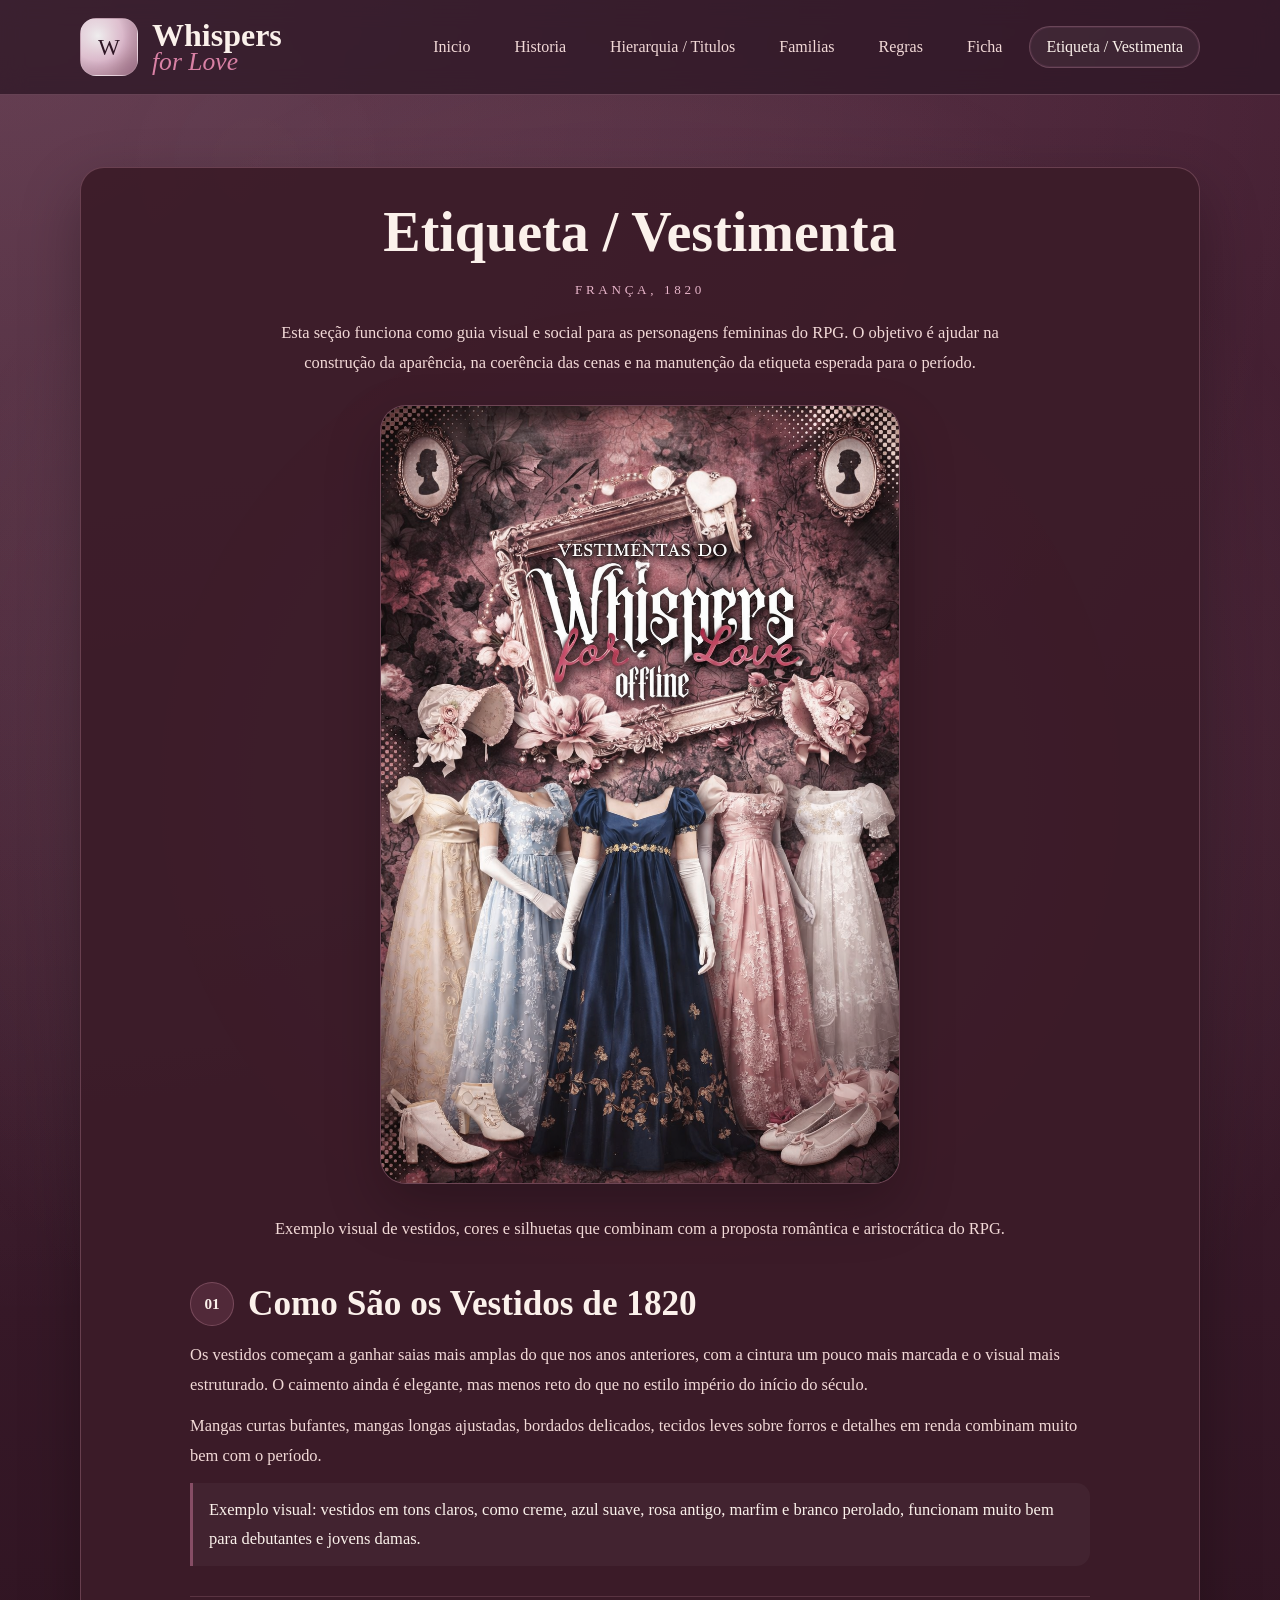
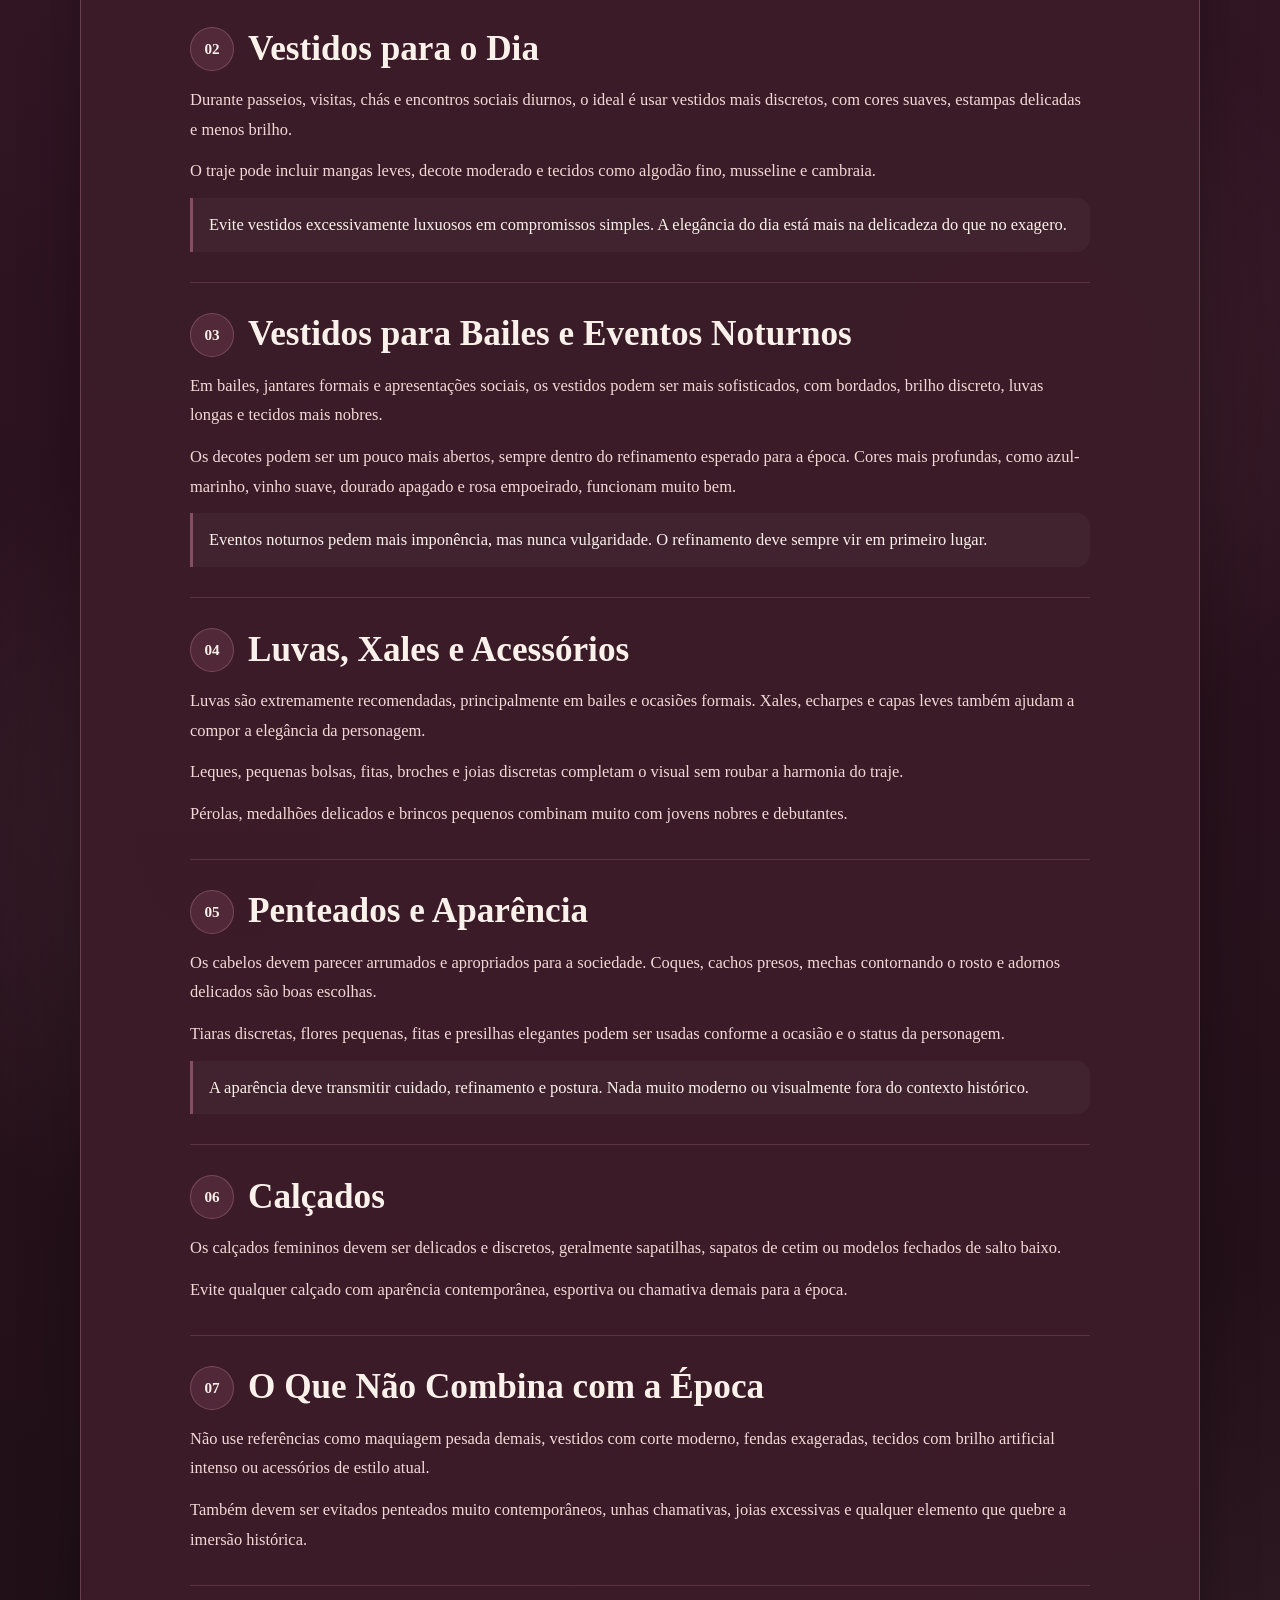
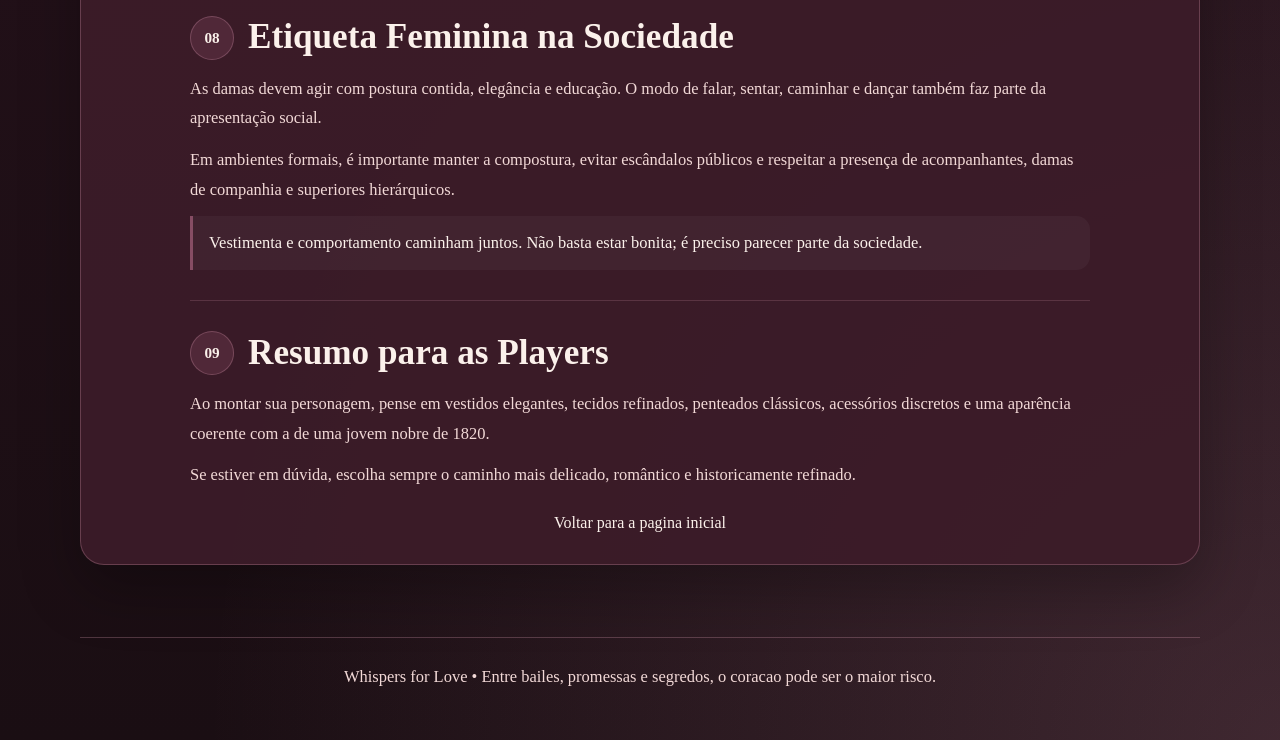
==== etiqueta.html @ acfc76d0 "Primeira versão do site" ====
<!DOCTYPE html>
<html lang="pt-BR">
<head>
  <meta charset="UTF-8">
  <meta name="viewport" content="width=device-width, initial-scale=1.0">
  <title>Etiqueta / Vestimenta | Whispers for Love</title>
  <link rel="stylesheet" href="styles.css">
</head>
<body>
  <div class="site-shell">
    <div id="site-header"></div>
    <main class="page-shell">
      <div class="wrap">
        <section class="panel">
          <h1>Etiqueta / Vestimenta</h1>
          <div class="story">
            <span class="eyebrow">Fran&ccedil;a, 1820</span>
            <p class="intro">Esta se&ccedil;&atilde;o funciona como guia visual e social para as personagens femininas do RPG. O objetivo &eacute; ajudar na constru&ccedil;&atilde;o da apar&ecirc;ncia, na coer&ecirc;ncia das cenas e na manuten&ccedil;&atilde;o da etiqueta esperada para o per&iacute;odo.</p>
            <figure class="feature-image">
              <img src="assets/vestimenta-exemplo.png" alt="Exemplo de vestidos femininos inspirados no estilo de 1820 para o RPG Whispers for Love.">
            </figure>
            <p class="feature-caption">Exemplo visual de vestidos, cores e silhuetas que combinam com a proposta rom&acirc;ntica e aristocr&aacute;tica do RPG.</p>
            <div class="rules-list">
              <article class="rule-item"><div class="rule-header"><span class="rule-index">01</span><h2>Como S&atilde;o os Vestidos de 1820</h2></div><p>Os vestidos come&ccedil;am a ganhar saias mais amplas do que nos anos anteriores, com a cintura um pouco mais marcada e o visual mais estruturado. O caimento ainda &eacute; elegante, mas menos reto do que no estilo imp&eacute;rio do in&iacute;cio do s&eacute;culo.</p><p>Mangas curtas bufantes, mangas longas ajustadas, bordados delicados, tecidos leves sobre forros e detalhes em renda combinam muito bem com o per&iacute;odo.</p><p class="rule-note">Exemplo visual: vestidos em tons claros, como creme, azul suave, rosa antigo, marfim e branco perolado, funcionam muito bem para debutantes e jovens damas.</p></article>
              <article class="rule-item"><div class="rule-header"><span class="rule-index">02</span><h2>Vestidos para o Dia</h2></div><p>Durante passeios, visitas, ch&aacute;s e encontros sociais diurnos, o ideal &eacute; usar vestidos mais discretos, com cores suaves, estampas delicadas e menos brilho.</p><p>O traje pode incluir mangas leves, decote moderado e tecidos como algod&atilde;o fino, musseline e cambraia.</p><p class="rule-note">Evite vestidos excessivamente luxuosos em compromissos simples. A eleg&acirc;ncia do dia est&aacute; mais na delicadeza do que no exagero.</p></article>
              <article class="rule-item"><div class="rule-header"><span class="rule-index">03</span><h2>Vestidos para Bailes e Eventos Noturnos</h2></div><p>Em bailes, jantares formais e apresenta&ccedil;&otilde;es sociais, os vestidos podem ser mais sofisticados, com bordados, brilho discreto, luvas longas e tecidos mais nobres.</p><p>Os decotes podem ser um pouco mais abertos, sempre dentro do refinamento esperado para a &eacute;poca. Cores mais profundas, como azul-marinho, vinho suave, dourado apagado e rosa empoeirado, funcionam muito bem.</p><p class="rule-note">Eventos noturnos pedem mais impon&ecirc;ncia, mas nunca vulgaridade. O refinamento deve sempre vir em primeiro lugar.</p></article>
              <article class="rule-item"><div class="rule-header"><span class="rule-index">04</span><h2>Luvas, Xales e Acess&oacute;rios</h2></div><p>Luvas s&atilde;o extremamente recomendadas, principalmente em bailes e ocasi&otilde;es formais. Xales, echarpes e capas leves tamb&eacute;m ajudam a compor a eleg&acirc;ncia da personagem.</p><p>Leques, pequenas bolsas, fitas, broches e joias discretas completam o visual sem roubar a harmonia do traje.</p><p>P&eacute;rolas, medalh&otilde;es delicados e brincos pequenos combinam muito com jovens nobres e debutantes.</p></article>
              <article class="rule-item"><div class="rule-header"><span class="rule-index">05</span><h2>Penteados e Apar&ecirc;ncia</h2></div><p>Os cabelos devem parecer arrumados e apropriados para a sociedade. Coques, cachos presos, mechas contornando o rosto e adornos delicados s&atilde;o boas escolhas.</p><p>Tiaras discretas, flores pequenas, fitas e presilhas elegantes podem ser usadas conforme a ocasi&atilde;o e o status da personagem.</p><p class="rule-note">A apar&ecirc;ncia deve transmitir cuidado, refinamento e postura. Nada muito moderno ou visualmente fora do contexto hist&oacute;rico.</p></article>
              <article class="rule-item"><div class="rule-header"><span class="rule-index">06</span><h2>Cal&ccedil;ados</h2></div><p>Os cal&ccedil;ados femininos devem ser delicados e discretos, geralmente sapatilhas, sapatos de cetim ou modelos fechados de salto baixo.</p><p>Evite qualquer cal&ccedil;ado com apar&ecirc;ncia contempor&acirc;nea, esportiva ou chamativa demais para a &eacute;poca.</p></article>
              <article class="rule-item"><div class="rule-header"><span class="rule-index">07</span><h2>O Que N&atilde;o Combina com a &Eacute;poca</h2></div><p>N&atilde;o use refer&ecirc;ncias como maquiagem pesada demais, vestidos com corte moderno, fendas exageradas, tecidos com brilho artificial intenso ou acess&oacute;rios de estilo atual.</p><p>Tamb&eacute;m devem ser evitados penteados muito contempor&acirc;neos, unhas chamativas, joias excessivas e qualquer elemento que quebre a imers&atilde;o hist&oacute;rica.</p></article>
              <article class="rule-item"><div class="rule-header"><span class="rule-index">08</span><h2>Etiqueta Feminina na Sociedade</h2></div><p>As damas devem agir com postura contida, eleg&acirc;ncia e educa&ccedil;&atilde;o. O modo de falar, sentar, caminhar e dan&ccedil;ar tamb&eacute;m faz parte da apresenta&ccedil;&atilde;o social.</p><p>Em ambientes formais, &eacute; importante manter a compostura, evitar esc&acirc;ndalos p&uacute;blicos e respeitar a presen&ccedil;a de acompanhantes, damas de companhia e superiores hier&aacute;rquicos.</p><p class="rule-note">Vestimenta e comportamento caminham juntos. N&atilde;o basta estar bonita; &eacute; preciso parecer parte da sociedade.</p></article>
              <article class="rule-item"><div class="rule-header"><span class="rule-index">09</span><h2>Resumo para as Players</h2></div><p>Ao montar sua personagem, pense em vestidos elegantes, tecidos refinados, penteados cl&aacute;ssicos, acess&oacute;rios discretos e uma apar&ecirc;ncia coerente com a de uma jovem nobre de 1820.</p><p>Se estiver em d&uacute;vida, escolha sempre o caminho mais delicado, rom&acirc;ntico e historicamente refinado.</p></article>
            </div>
          </div>
          <a class="back-link" href="index.html">Voltar para a pagina inicial</a>
        </section>
      </div>
    </main>
    <div id="site-footer"></div>
  </div>
  <script src="script.js"></script>
</body>
</html>
---- styles.css ----
:root {
    --bg-main: #3f1f2c;
    --bg-soft: rgba(234, 194, 204, 0.42);
    --bg-panel: rgba(60, 28, 41, 0.94);
    --text-main: #fbf1eb;
    --text-soft: #f2d9d7;
    --accent: #d981a5;
    --accent-strong: #e8b5ca;
    --line: rgba(233, 168, 188, 0.26);
    --shadow: 0 24px 60px rgba(0, 0, 0, 0.28);
}

* {
    box-sizing: border-box;
}

img,
picture,
video,
canvas,
svg {
    display: block;
    max-width: 100%;
}

html {
    scroll-behavior: smooth;
}

body {
    margin: 0;
    min-height: 100vh;
    font-family: Georgia, "Times New Roman", serif;
    color: var(--text-main);
    background:
        radial-gradient(circle at top left, rgba(255, 215, 233, 0.16), transparent 32%),
        radial-gradient(circle at bottom right, rgba(232, 156, 183, 0.18), transparent 26%),
        linear-gradient(180deg, #4a2337 0%, #2d1320 48%, #1a0e13 100%);
    overflow-x: hidden;
}

body::before,
body::after {
    content: "";
    position: fixed;
    inset: 0;
    pointer-events: none;
    z-index: -2;
}

body::before {
    background:
        radial-gradient(circle at 20% 18%, rgba(255, 255, 255, 0.06) 0, rgba(255, 255, 255, 0.02) 10%, transparent 11%),
        radial-gradient(circle at 70% 38%, rgba(255, 255, 255, 0.05) 0, rgba(255, 255, 255, 0.02) 8%, transparent 9%),
        radial-gradient(circle at 50% 82%, rgba(255, 255, 255, 0.05) 0, rgba(255, 255, 255, 0.02) 9%, transparent 10%);
    opacity: 0.35;
}

body::after {
    background:
        linear-gradient(rgba(255, 255, 255, 0.025) 1px, transparent 1px),
        linear-gradient(90deg, rgba(255, 255, 255, 0.025) 1px, transparent 1px);
    background-size: 48px 48px;
    opacity: 0.08;
}

a {
    color: inherit;
    text-decoration: none;
}

.site-shell {
    position: relative;
    isolation: isolate;
}

.site-shell::before {
    content: "";
    position: absolute;
    inset: 0;
    background:
        radial-gradient(circle at 50% 20%, rgba(255, 198, 220, 0.16), transparent 24%),
        radial-gradient(circle at 80% 50%, rgba(242, 167, 184, 0.09), transparent 18%),
        radial-gradient(circle at 18% 62%, rgba(255, 188, 206, 0.08), transparent 16%);
    z-index: -1;
}

.container,
.wrap {
    width: min(1120px, calc(100% - 32px));
    margin: 0 auto;
}

.topbar {
    position: sticky;
    top: 0;
    z-index: 30;
    backdrop-filter: blur(12px);
    background: rgba(45, 23, 37, 0.76);
    border-bottom: 1px solid var(--line);
}

.topbar-inner {
    display: flex;
    align-items: center;
    justify-content: space-between;
    gap: 24px;
    padding: 18px 0;
    min-width: 0;
}

.brand {
    display: flex;
    align-items: center;
    gap: 14px;
    min-width: 0;
    max-width: 100%;
}

.brand-mark {
    width: 58px;
    height: 58px;
    border: 1px solid rgba(255, 255, 255, 0.28);
    border-radius: 16px;
    display: grid;
    place-items: center;
    background:
        radial-gradient(circle at 30% 30%, rgba(255, 255, 255, 0.92), rgba(236, 201, 219, 0.9) 45%, rgba(133, 68, 98, 0.8) 100%);
    box-shadow: inset 0 0 18px rgba(255, 255, 255, 0.3);
    color: #2f1625;
    font-size: 1.45rem;
}

.brand-copy {
    line-height: 0.95;
    min-width: 0;
}

.brand-copy strong {
    display: block;
    font-size: clamp(1.5rem, 2.5vw, 2.25rem);
    font-weight: 600;
}

.brand-copy span {
    display: block;
    font-size: clamp(1.1rem, 2vw, 1.8rem);
    color: var(--accent);
    font-style: italic;
}

.nav-toggle {
    display: none;
    border: 1px solid var(--line);
    background: rgba(255, 255, 255, 0.04);
    color: var(--text-main);
    border-radius: 999px;
    padding: 10px 16px;
    font: inherit;
    cursor: pointer;
}

.nav-list {
    display: flex;
    flex-wrap: wrap;
    gap: 10px;
    list-style: none;
    margin: 0;
    padding: 0;
    min-width: 0;
}

.nav-list li {
    min-width: 0;
}

.nav-list a {
    display: inline-flex;
    align-items: center;
    min-height: 42px;
    padding: 0 16px;
    border-radius: 999px;
    border: 1px solid transparent;
    color: var(--text-soft);
    transition: 0.25s ease;
    min-width: 0;
    max-width: 100%;
}

.nav-list a:hover,
.nav-list a.active {
    border-color: var(--line);
    color: var(--text-main);
    background: rgba(255, 255, 255, 0.05);
    box-shadow: 0 0 0 1px rgba(255, 149, 211, 0.08) inset;
}

.hero-home {
    position: relative;
    padding: 92px 0 72px;
}

.hero-home::before,
.hero-home::after {
    content: "";
    position: absolute;
    inset: auto;
    pointer-events: none;
}

.hero-home::before {
    width: 720px;
    height: 720px;
    left: 50%;
    top: 56px;
    transform: translateX(-50%);
    background:
        radial-gradient(circle, rgba(255, 242, 235, 0.08) 0, rgba(255, 238, 241, 0.04) 35%, transparent 68%),
        conic-gradient(from 0deg, rgba(234, 160, 191, 0.05), rgba(255, 235, 236, 0.01), rgba(234, 160, 191, 0.05));
    filter: blur(4px);
    opacity: 0.45;
    border-radius: 50%;
}

.hero-home::after {
    left: 50%;
    bottom: 18px;
    width: 160px;
    height: 18px;
    transform: translateX(-50%);
    border-bottom: 3px solid var(--accent);
    border-radius: 50%;
    opacity: 0.95;
}

.hero-grid {
    display: grid;
    justify-items: center;
    text-align: center;
    gap: 22px;
    width: 100%;
}

.crest {
    width: 160px;
    aspect-ratio: 1;
    border: 1px solid rgba(255, 255, 255, 0.12);
    background:
        linear-gradient(145deg, rgba(255, 255, 255, 0.16), rgba(255, 255, 255, 0.04)),
        rgba(255, 255, 255, 0.03);
    border-radius: 36px;
    display: grid;
    place-items: center;
    box-shadow: var(--shadow);
    position: relative;
    overflow: hidden;
}

.crest::before {
    content: "";
    position: absolute;
    inset: 18px;
    border: 1px solid rgba(255, 255, 255, 0.18);
    border-radius: 28px;
}

.crest span {
    font-size: 3.2rem;
    z-index: 1;
}

.hero-kicker,
.eyebrow {
    letter-spacing: 0.28em;
    text-transform: uppercase;
    color: var(--accent-strong);
    font-size: 0.82rem;
}

.hero-home h1 {
    margin: 0;
    font-size: clamp(4rem, 12vw, 8rem);
    line-height: 0.9;
    font-weight: 600;
    text-shadow: 0 10px 30px rgba(0, 0, 0, 0.3);
    overflow-wrap: anywhere;
}

.subtitle {
    margin: 0;
    font-size: clamp(2.4rem, 6vw, 4.8rem);
    color: var(--accent);
    font-style: italic;
    line-height: 0.95;
    overflow-wrap: anywhere;
}

.hero-text {
    max-width: 760px;
    margin: 0 auto;
    color: var(--text-main);
    font-size: 1.12rem;
    line-height: 1.8;
    overflow-wrap: anywhere;
}

.hero-actions {
    display: flex;
    flex-wrap: wrap;
    justify-content: center;
    gap: 14px;
    padding-top: 8px;
}

.button {
    display: inline-flex;
    align-items: center;
    justify-content: center;
    min-height: 52px;
    padding: 0 22px;
    border-radius: 999px;
    border: 1px solid var(--line);
    transition: transform 0.25s ease, background 0.25s ease, border-color 0.25s ease;
}

.button:hover {
    transform: translateY(-2px);
}

.button-primary {
    background: linear-gradient(135deg, #f17dc0, #b04a82);
    border-color: rgba(255, 190, 226, 0.38);
    color: white;
    box-shadow: 0 18px 35px rgba(241, 125, 192, 0.24);
}

.page-shell {
    padding: 72px 0;
}

.panel {
    background: var(--bg-panel);
    border: 1px solid var(--line);
    border-radius: 24px;
    padding: 32px;
    box-shadow: var(--shadow);
    text-align: center;
    width: 100%;
    overflow: hidden;
}

h1 {
    margin: 0 0 12px;
    font-size: clamp(2rem, 5vw, 3.5rem);
    overflow-wrap: anywhere;
}

h2 {
    margin: 0;
    font-size: clamp(1.7rem, 4vw, 2.2rem);
    line-height: 1.1;
    overflow-wrap: anywhere;
}

p {
    margin: 0;
    color: var(--text-soft);
    line-height: 1.8;
    font-size: 1.03rem;
    overflow-wrap: anywhere;
}

.story {
    display: grid;
    gap: 20px;
    margin-top: 18px;
    justify-items: center;
    width: 100%;
}

.story p {
    max-width: 760px;
    text-align: center;
}

.intro,
.feature-caption {
    max-width: 760px;
    text-align: center;
}

.closing {
    color: var(--text-main);
    font-style: italic;
    font-size: 1.15rem;
}

.card-grid {
    display: grid;
    grid-template-columns: repeat(auto-fit, minmax(220px, 1fr));
    gap: 18px;
    width: 100%;
    margin-top: 10px;
    align-items: stretch;
}

.card-link {
    display: block;
    width: 100%;
    color: inherit;
    text-decoration: none;
    transition: transform 0.2s ease, box-shadow 0.2s ease, border-color 0.2s ease;
    min-width: 0;
}

.info-card,
.sheet-block,
.member-card {
    background: rgba(255, 255, 255, 0.05);
    border: 1px solid var(--line);
    border-radius: 22px;
    box-shadow: 0 14px 30px rgba(0, 0, 0, 0.16);
}

.info-card {
    padding: 22px;
    text-align: left;
    height: 100%;
    min-width: 0;
}

.hierarchy-grid .info-card,
.hierarchy-grid .info-card h2,
.hierarchy-grid .info-card p {
    text-align: left;
}

.family-grid .info-card,
.family-grid .info-card h2,
.family-grid .info-card p,
.family-grid .card-kicker,
.family-grid .card-surname,
.family-grid .card-action {
    text-align: left;
}

.family-grid .info-card {
    display: flex;
    flex-direction: column;
    align-items: flex-start;
}

.family-grid .info-card h2 {
    margin-bottom: 10px;
}

.family-grid .card-action {
    align-self: flex-start;
}

.hierarchy-grid .info-card h2 {
    overflow-wrap: normal;
    word-break: normal;
    hyphens: none;
    line-height: 1.08;
    margin-top: 6px;
    margin-bottom: 12px;
}

.hierarchy-grid .info-card p {
    overflow-wrap: normal;
    word-break: normal;
}

.card-link:hover .info-card,
.card-link:focus-visible .info-card {
    transform: translateY(-4px);
    border-color: rgba(255, 255, 255, 0.16);
    box-shadow: 0 18px 40px rgba(0, 0, 0, 0.24);
}

.card-kicker {
    display: inline-block;
    margin-bottom: 10px;
    font-size: 0.78rem;
    letter-spacing: 0.18em;
    text-transform: uppercase;
    color: var(--accent);
}

.card-surname {
    margin: 0 0 12px;
    font-size: 1.05rem;
    color: var(--text-main);
}

.card-action {
    display: inline-flex;
    align-items: center;
    justify-content: center;
    margin-top: 18px;
    padding: 10px 16px;
    border-radius: 999px;
    border: 1px solid rgba(255, 255, 255, 0.14);
    background: rgba(255, 255, 255, 0.05);
    color: var(--text-main);
    font-size: 0.92rem;
    font-weight: 600;
    transition: background 0.2s ease, border-color 0.2s ease, transform 0.2s ease;
}

.card-link:hover .card-action,
.card-link:focus-visible .card-action {
    background: rgba(213, 137, 170, 0.18);
    border-color: rgba(255, 255, 255, 0.24);
    transform: translateY(-1px);
}

.rules-list {
    display: grid;
    gap: 30px;
    width: 100%;
    max-width: 900px;
    margin-top: 18px;
}

.rule-item {
    width: 100%;
    padding: 0 0 30px;
    border-bottom: 1px solid rgba(233, 168, 188, 0.18);
    text-align: left;
}

.rule-item:last-child {
    padding-bottom: 0;
    border-bottom: 0;
}

.rule-header {
    display: flex;
    align-items: center;
    gap: 14px;
    margin-bottom: 14px;
}

.rule-index {
    display: inline-flex;
    align-items: center;
    justify-content: center;
    min-width: 44px;
    height: 44px;
    padding: 0 12px;
    border-radius: 999px;
    background: rgba(217, 129, 165, 0.14);
    border: 1px solid var(--line);
    color: var(--text-main);
    font-size: 0.95rem;
    font-weight: 700;
}

.rule-item p {
    max-width: none;
    text-align: left;
}

.rule-item p + p {
    margin-top: 12px;
}

.rule-note {
    margin-top: 14px;
    padding: 12px 16px;
    border-left: 3px solid rgba(217, 129, 165, 0.45);
    border-radius: 0 14px 14px 0;
    background: rgba(255, 255, 255, 0.04);
    color: var(--text-main);
}

.feature-image {
    width: min(100%, 520px);
    margin: 8px auto 10px;
    border-radius: 26px;
    overflow: hidden;
    border: 1px solid var(--line);
    box-shadow: 0 24px 55px rgba(0, 0, 0, 0.24);
    background: rgba(255, 255, 255, 0.04);
}

.feature-image img {
    display: block;
    width: 100%;
    height: auto;
}

.family-sheet,
.sheet-layout {
    display: grid;
    gap: 22px;
    width: 100%;
    max-width: 900px;
}

.family-section {
    width: 100%;
    max-width: 860px;
    margin: 0 auto;
}

.family-meta,
.sheet-fields {
    display: grid;
    gap: 12px;
}

.sheet-block {
    width: 100%;
    padding: 26px 28px;
    text-align: left;
    min-width: 0;
}

.sheet-field {
    padding-bottom: 12px;
    border-bottom: 1px solid rgba(233, 168, 188, 0.14);
}

.sheet-field:last-child {
    padding-bottom: 0;
    border-bottom: 0;
}

.sheet-label {
    display: block;
    margin-bottom: 4px;
    color: var(--text-main);
    font-weight: 700;
}

.sheet-value {
    color: var(--text-soft);
    line-height: 1.8;
}

.member-list {
    display: grid;
    grid-template-columns: 1fr;
    gap: 20px;
    width: 100%;
    margin: 12px auto 0;
    max-width: 860px;
}

.member-card {
    width: 100%;
    padding: 28px 30px;
    text-align: left;
    min-width: 0;
}

.member-top {
    display: flex;
    align-items: center;
    justify-content: space-between;
    gap: 12px;
    margin-bottom: 10px;
}

.status-badge {
    display: inline-flex;
    align-items: center;
    justify-content: center;
    min-width: 118px;
    padding: 8px 12px;
    border-radius: 999px;
    font-size: 0.84rem;
    letter-spacing: 0.06em;
    text-transform: uppercase;
    border: 1px solid var(--line);
}

.status-available {
    background: rgba(124, 181, 137, 0.18);
    color: #d7f0dc;
}

.status-unavailable {
    background: rgba(177, 95, 109, 0.2);
    color: #ffd5da;
}

.empty-state {
    opacity: 0.85;
}

.back-link {
    display: inline-block;
    margin-top: 24px;
    color: var(--text-main);
}

.footer {
    padding: 0 0 48px;
}

.footer-panel {
    border-top: 1px solid var(--line);
    padding-top: 24px;
    color: var(--text-soft);
    text-align: center;
}

.reveal {
    opacity: 0;
    transform: translateY(26px);
    transition: opacity 0.7s ease, transform 0.7s ease;
}

.reveal.is-visible {
    opacity: 1;
    transform: translateY(0);
}

@media (max-width: 900px) {
    .container,
    .wrap {
        width: min(100% - 24px, 100%);
        width: calc(100% - 24px);
    }

    .topbar-inner {
        display: grid;
        align-items: center;
        gap: 16px;
    }

    .nav-toggle {
        display: inline-flex;
        justify-self: end;
    }

    .nav {
        width: 100%;
    }

    .nav-list {
        display: none;
        width: 100%;
        padding-top: 10px;
    }

    .nav-list.is-open {
        display: flex;
        flex-direction: column;
    }

    .nav-list a {
        width: 100%;
        justify-content: center;
    }

    .panel {
        padding: 28px 24px;
    }

    .card-grid {
        grid-template-columns: repeat(2, minmax(0, 1fr));
    }

    .rules-list,
    .sheet-layout,
    .family-sheet,
    .member-list {
        max-width: 100%;
    }
}

@media (max-width: 640px) {
    .hero-home {
        padding: 72px 0 56px;
    }

    .hero-home::before {
        width: 420px;
        height: 420px;
        top: 40px;
    }

    .hero-home::after {
        width: 120px;
        bottom: 12px;
    }

    .crest {
        width: 120px;
        border-radius: 28px;
    }

    .rule-header,
    .member-top {
        align-items: flex-start;
    }

    .member-top {
        flex-direction: column;
    }

    .brand {
        gap: 10px;
        max-width: calc(100% - 80px);
    }

    .brand-mark {
        width: 50px;
        height: 50px;
        font-size: 1.2rem;
    }

    .brand-copy strong {
        font-size: 1.35rem;
    }

    .brand-copy span {
        font-size: 1rem;
    }

    .nav-toggle {
        padding: 9px 14px;
    }

    .panel {
        padding: 22px 18px;
        border-radius: 20px;
    }

    .story {
        gap: 18px;
    }

    .story p,
    .intro,
    .feature-caption {
        max-width: 100%;
        font-size: 0.98rem;
    }

    .card-grid {
        grid-template-columns: 1fr;
        gap: 14px;
    }

    .info-card,
    .sheet-block,
    .member-card {
        border-radius: 18px;
    }

    .info-card,
    .sheet-block,
    .member-card {
        padding: 18px 16px;
    }

    .rule-header {
        gap: 10px;
        margin-bottom: 12px;
        flex-wrap: wrap;
    }

    .rule-index {
        min-width: 38px;
        height: 38px;
        font-size: 0.85rem;
    }

    .rule-item {
        padding-bottom: 22px;
    }

    .rules-list {
        gap: 22px;
        margin-top: 12px;
    }

    .feature-image {
        width: 100%;
        border-radius: 18px;
    }

    .sheet-fields,
    .family-meta {
        gap: 10px;
    }

    .sheet-label {
        font-size: 0.95rem;
    }

    .sheet-value,
    .rule-item p,
    .member-card p {
        font-size: 0.98rem;
        line-height: 1.7;
    }

    .button {
        width: 100%;
    }
}

@media (max-width: 420px) {
    .container,
    .wrap {
        width: calc(100% - 16px);
    }

    .topbar-inner {
        padding: 14px 0;
    }

    .hero-grid {
        gap: 16px;
    }

    .crest {
        width: 102px;
    }

    .crest::before {
        inset: 14px;
    }

    .hero-kicker,
    .eyebrow {
        letter-spacing: 0.18em;
        font-size: 0.74rem;
    }

    h1 {
        font-size: clamp(1.9rem, 11vw, 2.6rem);
    }

    h2 {
        font-size: clamp(1.35rem, 8vw, 1.8rem);
    }

    .subtitle {
        font-size: clamp(2rem, 10vw, 2.8rem);
    }

    .hero-text,
    p {
        font-size: 0.95rem;
    }

    .button {
        min-height: 48px;
        padding: 0 18px;
    }

    .back-link {
        margin-top: 18px;
    }
}
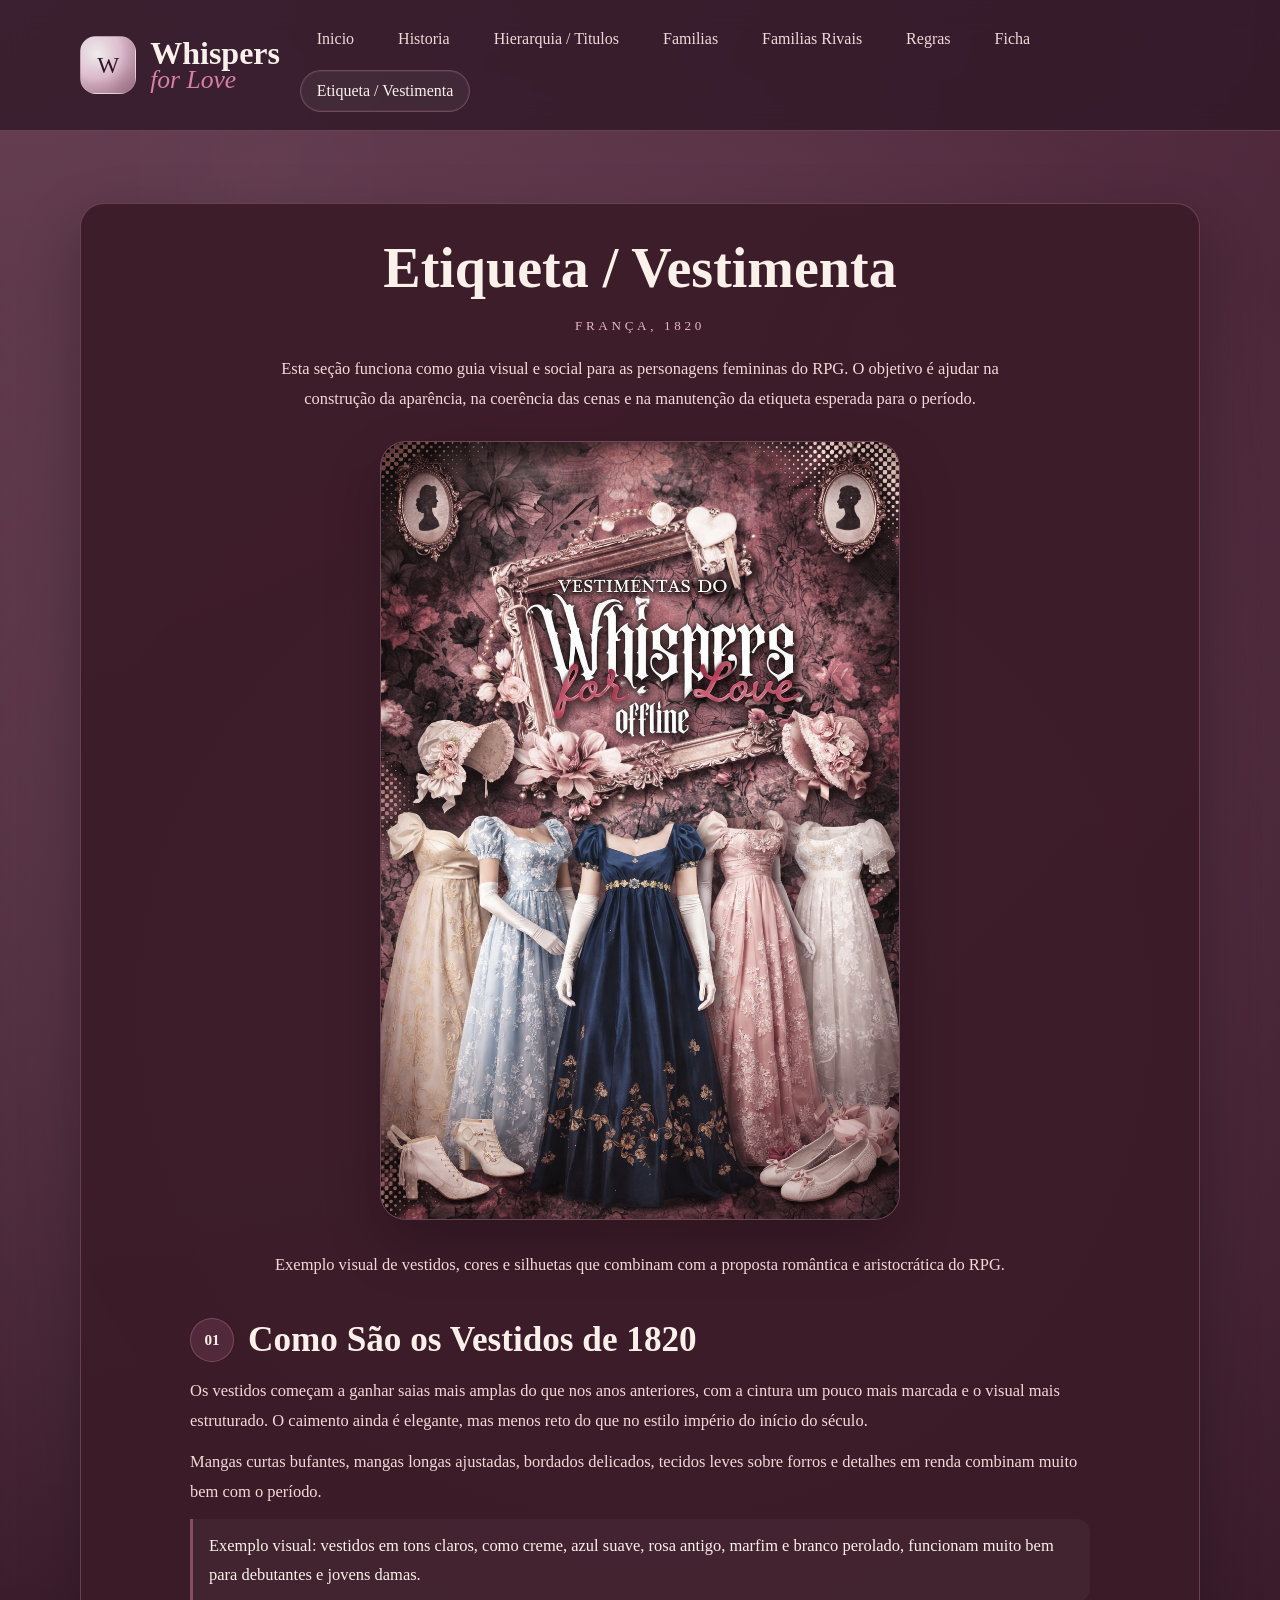
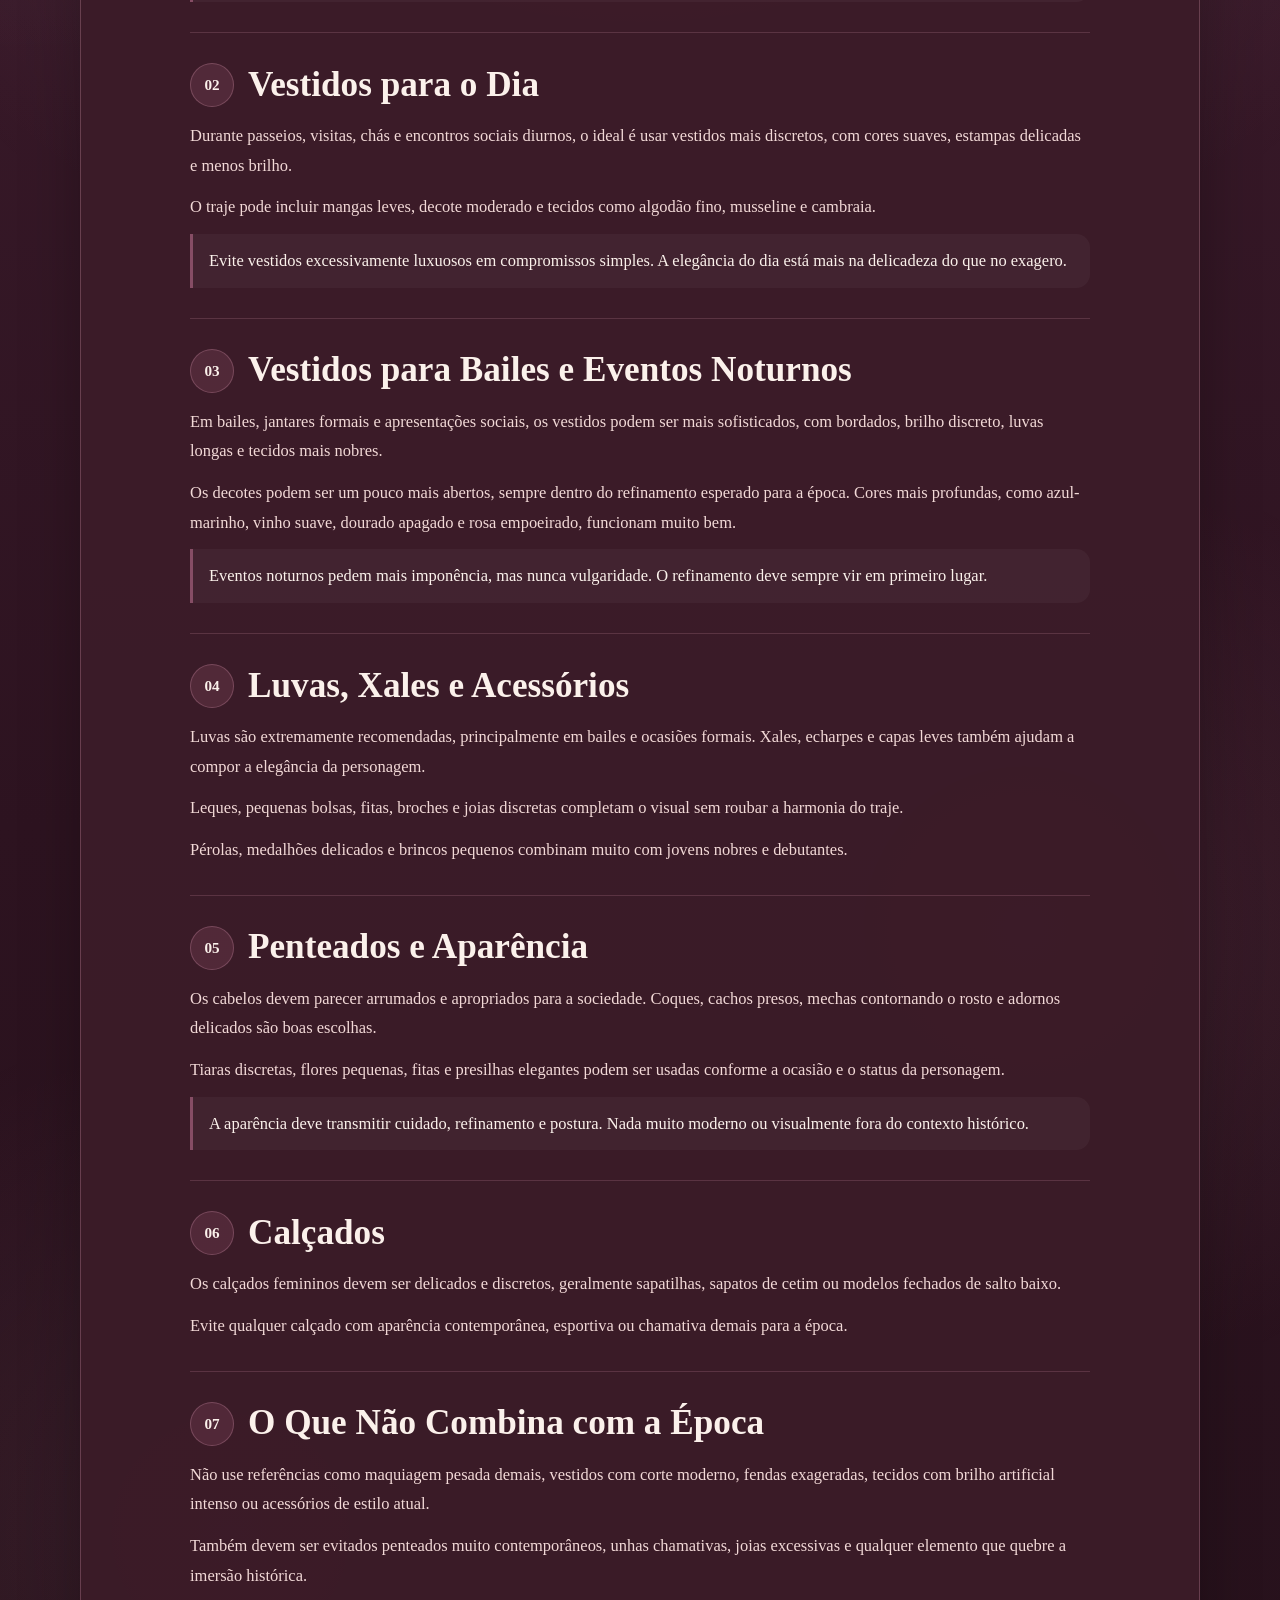
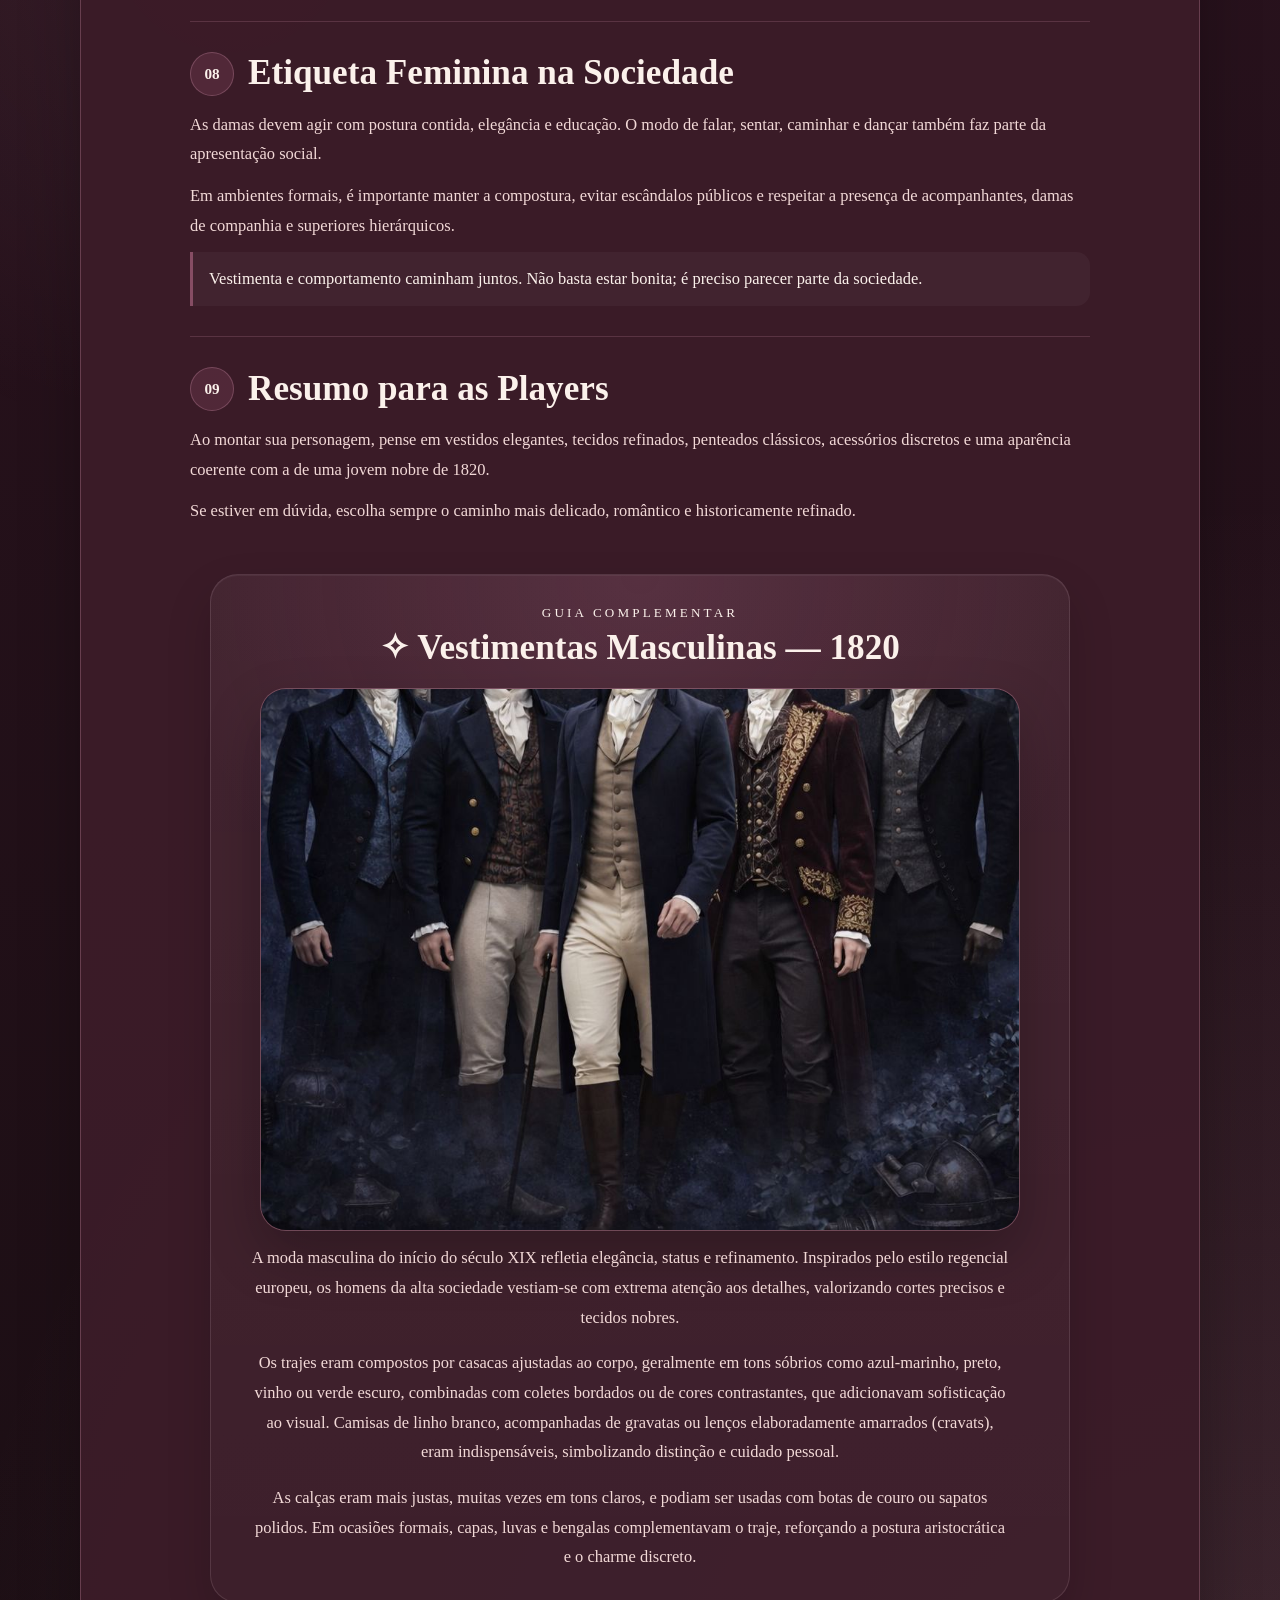
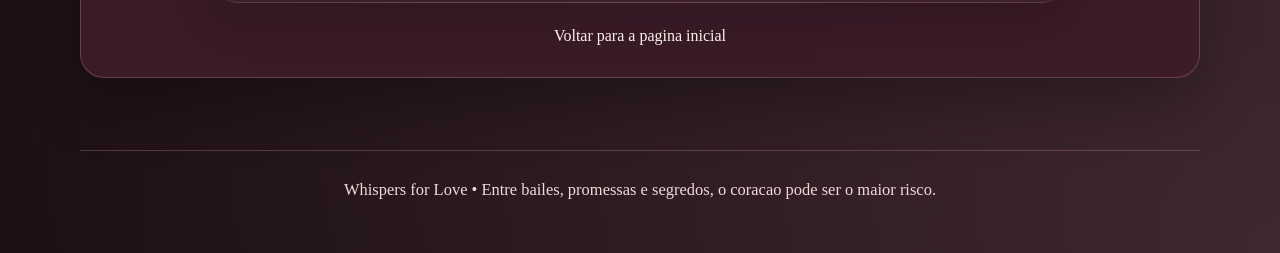
==== commit e1303070: "alterações em todas as paginas" ====
--- a/etiqueta.html
+++ b/etiqueta.html
@@ -31,6 +31,20 @@
               <article class="rule-item"><div class="rule-header"><span class="rule-index">08</span><h2>Etiqueta Feminina na Sociedade</h2></div><p>As damas devem agir com postura contida, eleg&acirc;ncia e educa&ccedil;&atilde;o. O modo de falar, sentar, caminhar e dan&ccedil;ar tamb&eacute;m faz parte da apresenta&ccedil;&atilde;o social.</p><p>Em ambientes formais, &eacute; importante manter a compostura, evitar esc&acirc;ndalos p&uacute;blicos e respeitar a presen&ccedil;a de acompanhantes, damas de companhia e superiores hier&aacute;rquicos.</p><p class="rule-note">Vestimenta e comportamento caminham juntos. N&atilde;o basta estar bonita; &eacute; preciso parecer parte da sociedade.</p></article>
               <article class="rule-item"><div class="rule-header"><span class="rule-index">09</span><h2>Resumo para as Players</h2></div><p>Ao montar sua personagem, pense em vestidos elegantes, tecidos refinados, penteados cl&aacute;ssicos, acess&oacute;rios discretos e uma apar&ecirc;ncia coerente com a de uma jovem nobre de 1820.</p><p>Se estiver em d&uacute;vida, escolha sempre o caminho mais delicado, rom&acirc;ntico e historicamente refinado.</p></article>
             </div>
+            <section class="fashion-highlight" aria-labelledby="vestimenta-masculina">
+              <div class="fashion-highlight-header">
+                <span class="fashion-kicker">Guia complementar</span>
+                <h2 id="vestimenta-masculina">&#10023; Vestimentas Masculinas &mdash; 1820</h2>
+              </div>
+              <figure class="feature-image feature-image-wide">
+                <img src="assets/vestimenta-masculina-1820.jpeg" alt="Trajes masculinos aristocr&aacute;ticos de 1820, com casacas ajustadas, coletes, cal&ccedil;as claras e cravats.">
+              </figure>
+              <div class="fashion-copy">
+                <p>A moda masculina do in&iacute;cio do s&eacute;culo XIX refletia eleg&acirc;ncia, status e refinamento. Inspirados pelo estilo regencial europeu, os homens da alta sociedade vestiam-se com extrema aten&ccedil;&atilde;o aos detalhes, valorizando cortes precisos e tecidos nobres.</p>
+                <p>Os trajes eram compostos por casacas ajustadas ao corpo, geralmente em tons s&oacute;brios como azul-marinho, preto, vinho ou verde escuro, combinadas com coletes bordados ou de cores contrastantes, que adicionavam sofistica&ccedil;&atilde;o ao visual. Camisas de linho branco, acompanhadas de gravatas ou len&ccedil;os elaboradamente amarrados (cravats), eram indispens&aacute;veis, simbolizando distin&ccedil;&atilde;o e cuidado pessoal.</p>
+                <p>As cal&ccedil;as eram mais justas, muitas vezes em tons claros, e podiam ser usadas com botas de couro ou sapatos polidos. Em ocasi&otilde;es formais, capas, luvas e bengalas complementavam o traje, refor&ccedil;ando a postura aristocr&aacute;tica e o charme discreto.</p>
+              </div>
+            </section>
           </div>
           <a class="back-link" href="index.html">Voltar para a pagina inicial</a>
         </section>
--- a/styles.css
+++ b/styles.css
@@ -383,6 +383,21 @@
     text-align: center;
 }
 
+.story-lead {
+    max-width: 820px;
+    color: var(--text-main);
+    font-size: 1.1rem;
+    line-height: 1.95;
+}
+
+.story-pull {
+    color: var(--accent-soft);
+    font-size: 1.22rem;
+    font-style: italic;
+    letter-spacing: 0.08em;
+    text-transform: uppercase;
+}
+
 .intro,
 .feature-caption {
     max-width: 760px;
@@ -393,6 +408,9 @@
     color: var(--text-main);
     font-style: italic;
     font-size: 1.15rem;
+    max-width: 820px;
+    padding-top: 8px;
+    border-top: 1px solid rgba(232, 207, 214, 0.18);
 }
 
 .card-grid {
@@ -444,14 +462,59 @@
     text-align: left;
 }
 
+.family-grid {
+    grid-template-columns: 1fr;
+    max-width: 900px;
+}
+
+.family-grid .card-link {
+    width: 100%;
+}
+
 .family-grid .info-card {
     display: flex;
     flex-direction: column;
     align-items: flex-start;
+    width: 100%;
+    min-height: auto;
+    padding: 28px 30px;
 }
 
 .family-grid .info-card h2 {
     margin-bottom: 10px;
+}
+
+.family-copy {
+    display: grid;
+    gap: 16px;
+    width: 100%;
+    margin-top: 10px;
+}
+
+.family-copy-block {
+    width: 100%;
+}
+
+.family-copy-highlight {
+    padding: 14px 16px;
+    border-left: 3px solid rgba(217, 129, 165, 0.42);
+    border-radius: 0 16px 16px 0;
+    background: rgba(255, 255, 255, 0.04);
+}
+
+.family-copy-label {
+    display: inline-block;
+    margin-bottom: 8px;
+    color: var(--text-main);
+    font-size: 0.82rem;
+    font-weight: 700;
+    letter-spacing: 0.12em;
+    text-transform: uppercase;
+}
+
+.family-grid .family-copy p {
+    margin: 0;
+    line-height: 1.85;
 }
 
 .family-grid .card-action {
@@ -590,6 +653,55 @@
     display: block;
     width: 100%;
     height: auto;
+}
+
+.feature-image-wide {
+    width: min(100%, 760px);
+}
+
+.fashion-highlight {
+    width: min(100%, 860px);
+    margin: 28px auto 0;
+    padding: 30px 24px;
+    border-radius: 28px;
+    border: 1px solid rgba(232, 207, 214, 0.14);
+    background:
+        radial-gradient(circle at top, rgba(217, 129, 165, 0.14), transparent 42%),
+        linear-gradient(180deg, rgba(255, 255, 255, 0.045), rgba(255, 255, 255, 0.02));
+    box-shadow:
+        inset 0 1px 0 rgba(255, 255, 255, 0.05),
+        0 20px 45px rgba(0, 0, 0, 0.16);
+}
+
+.fashion-highlight-header {
+    display: grid;
+    gap: 8px;
+    justify-items: center;
+    text-align: center;
+    margin-bottom: 20px;
+}
+
+.fashion-kicker {
+    color: var(--accent-soft);
+    font-size: 0.82rem;
+    letter-spacing: 0.24em;
+    text-transform: uppercase;
+}
+
+.fashion-highlight h2 {
+    margin: 0;
+    font-size: clamp(1.5rem, 3vw, 2.2rem);
+}
+
+.fashion-copy {
+    display: grid;
+    gap: 16px;
+    max-width: 780px;
+    margin: 12px auto 0;
+}
+
+.fashion-copy p {
+    text-align: center;
 }
 
 .family-sheet,
@@ -843,6 +955,16 @@
         font-size: 0.98rem;
     }
 
+    .story-lead,
+    .closing {
+        max-width: 100%;
+    }
+
+    .story-pull {
+        font-size: 1.05rem;
+        letter-spacing: 0.06em;
+    }
+
     .card-grid {
         grid-template-columns: 1fr;
         gap: 14px;
@@ -884,6 +1006,11 @@
     .feature-image {
         width: 100%;
         border-radius: 18px;
+    }
+
+    .fashion-highlight {
+        padding: 22px 16px;
+        border-radius: 22px;
     }
 
     .sheet-fields,
